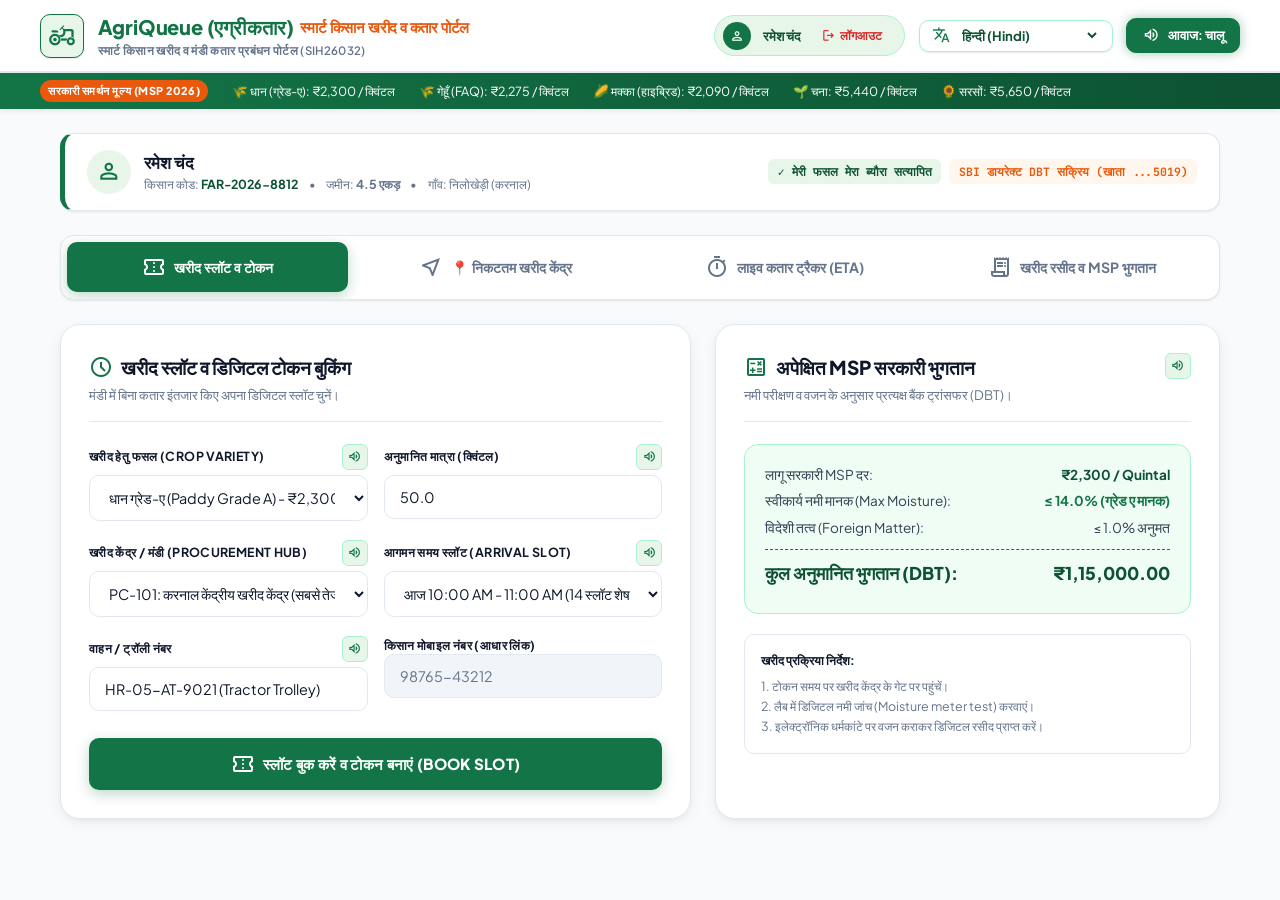
==== public/index.html @ 6b2a5030 "Initial commit: AgriQueue Smart Farmer Crop Procurement & Queue Management Platform" ====
<!DOCTYPE html>
<html lang="en">
<head>
    <meta charset="UTF-8">
    <meta name="viewport" content="width=device-width, initial-scale=1.0">
    <title>AgriQueue | Smart Farmer Crop Procurement & Queue Management (SIH26032)</title>

    <!-- Google Fonts (Plus Jakarta Sans & JetBrains Mono) -->
    <link rel="preconnect" href="https://fonts.googleapis.com">
    <link rel="preconnect" href="https://fonts.gstatic.com" crossorigin>
    <link href="https://fonts.googleapis.com/css2?family=JetBrains+Mono:wght@500;600;700;800&family=Plus+Jakarta+Sans:wght@400;500;600;700;800&family=Material+Symbols+Outlined:wght,FILL@100..700,0..1&display=swap" rel="stylesheet">

    <!-- AgriQueue Procurement Vanilla CSS (White & Green Theme #137547) -->
    <link rel="stylesheet" href="farmer.css">
</head>
<body>

    <!-- 1. Top Header Navbar -->
    <header class="kisan-header">
        <div class="header-container">
            <div class="brand-wrap">
                <div class="brand-emblem">
                    <span class="material-symbols-outlined" style="font-size: 1.75rem;">agriculture</span>
                </div>
                <div class="brand-titles">
                    <h1>
                        <span data-i18n="portalTitle">AgriQueue</span>
                        <span class="hindi-sub" data-i18n="hindiSub">स्मार्ट किसान खरीद व कतार पोर्टल</span>
                    </h1>
                    <p data-i18n="portalSubtitle">Crop Procurement & Mandi Queue Management Platform (SIH26032)</p>
                </div>
            </div>

            <div class="header-actions">
                <!-- User Profile Session Badge & Logout -->
                <div class="user-nav-profile">
                    <div class="user-avatar-circle">
                        <span class="material-symbols-outlined" style="font-size: 1rem;">person</span>
                    </div>
                    <span style="font-size: 0.82rem; font-weight: 700; color: var(--color-primary-dark);" data-i18n="farmerName">रमेश चंद</span>
                    <button id="btn-logout-header" type="button" class="btn-logout" title="Sign Out">
                        <span class="material-symbols-outlined" style="font-size: 0.95rem;">logout</span>
                        <span data-i18n="logoutText">लॉगआउट</span>
                    </button>
                </div>

                <!-- Regional Language Dropdown -->
                <div class="lang-badge-box">
                    <span class="material-symbols-outlined" style="color: var(--color-primary); font-size: 1.15rem;">translate</span>
                    <select id="kisan-lang-select" aria-label="Select Regional Language">
                        <option value="en">English</option>
                        <option value="hi" selected>हिन्दी (Hindi)</option>
                        <option value="te">తెలుగు (Telugu)</option>
                        <option value="ta">தமிழ் (Tamil)</option>
                        <option value="pa">ਪੰਜਾਬੀ (Punjabi)</option>
                        <option value="mr">मराठी (Marathi)</option>
                        <option value="kn">ಕನ್ನಡ (Kannada)</option>
                        <option value="bn">বাংলা (Bengali)</option>
                        <option value="gu">ગુજરાતી (Gujarati)</option>
                    </select>
                </div>

                <!-- Master Voice Assistance Button -->
                <button id="master-voice-toggle" type="button" class="voice-master-btn active-voice" title="Toggle audio voice guidance">
                    <span class="material-symbols-outlined" style="font-size: 1.15rem;">volume_up</span>
                    <span data-i18n="voiceOn">आवाज: चालू</span>
                </button>
            </div>
        </div>
    </header>

    <!-- 2. Live Minimum Support Price (MSP) Ticker -->
    <div class="msp-ticker-strip">
        <div class="msp-ticker-content">
            <span class="ticker-tag" data-i18n="govMsp">सरकारी समर्थन मूल्य (MSP 2026)</span>
            <div class="ticker-crop-item" data-i18n="paddyTicker">🌾 धान (ग्रेड-ए): ₹2,300 / क्विंटल</div>
            <div class="ticker-crop-item" data-i18n="wheatTicker">🌾 गेहूँ (FAQ): ₹2,275 / क्विंटल</div>
            <div class="ticker-crop-item" data-i18n="maizeTicker">🌽 मक्का (हाइब्रिड): ₹2,090 / क्विंटल</div>
            <div class="ticker-crop-item" data-i18n="chanaTicker">🌱 चना: ₹5,440 / क्विंटल</div>
            <div class="ticker-crop-item" data-i18n="mustardTicker">🌻 सरसों: ₹5,650 / क्विंटल</div>
        </div>
    </div>

    <!-- 3. Main Application Layout -->
    <main class="main-layout">

        <!-- Farmer Profile Ribbon -->
        <section class="farmer-profile-ribbon">
            <div class="profile-info">
                <div class="profile-avatar">
                    <span class="material-symbols-outlined" style="font-size: 1.6rem;">person</span>
                </div>
                <div>
                    <div class="profile-name" data-i18n="farmerName">रमेश चंद</div>
                    <div class="profile-details">
                        <span><span data-i18n="farmerCode">किसान कोड</span>: <strong style="color: var(--color-primary-dark);">FAR-2026-8812</strong></span>
                        <span>•</span>
                        <span><span data-i18n="land">जमीन</span>: <strong data-i18n="landVal">4.5 एकड़</strong></span>
                        <span>•</span>
                        <span data-i18n="village">गाँव: निलोखेड़ी (करनाल)</span>
                    </div>
                </div>
            </div>
            <div style="display: flex; gap: 0.5rem; align-items: center; flex-wrap: wrap;">
                <span class="profile-badge" data-i18n="verifiedBadge">✓ मेरी फसल मेरा ब्यौरा सत्यापित</span>
                <span class="profile-badge" data-i18n="dbtBadge" style="background: var(--color-secondary-light); color: var(--color-secondary);">SBI डायरेक्ट DBT सक्रिय (खाता ...5019)</span>
            </div>
        </section>

        <!-- Navigation Tabs -->
        <nav class="portal-tabs">
            <button type="button" class="portal-tab-btn active" data-target="tab-proc-booking">
                <span class="material-symbols-outlined tab-icon">confirmation_number</span>
                <span data-i18n="tab1">खरीद स्लॉट व टोकन</span>
            </button>
            <button type="button" class="portal-tab-btn" data-target="tab-nearest-mandis">
                <span class="material-symbols-outlined tab-icon">near_me</span>
                <span data-i18n="tab2">📍 निकटतम खरीद केंद्र</span>
            </button>
            <button type="button" class="portal-tab-btn" data-target="tab-live-queue">
                <span class="material-symbols-outlined tab-icon">timer</span>
                <span data-i18n="tab3">लाइव कतार ट्रैकर (ETA)</span>
            </button>
            <button type="button" class="portal-tab-btn" data-target="tab-proc-records">
                <span class="material-symbols-outlined tab-icon">receipt_long</span>
                <span data-i18n="tab4">खरीद रसीद व MSP भुगतान</span>
            </button>
        </nav>

        <!-- ================================================================= -->
        <!-- TAB 1: MANDI PROCUREMENT SLOT & TOKEN BOOKING                    -->
        <!-- ================================================================= -->
        <section id="tab-proc-booking" class="tab-view active">
            <div class="grid-2-col">
                
                <!-- Left: Procurement Booking Form -->
                <div class="white-card">
                    <div class="card-header-clean">
                        <div>
                            <h2>
                                <span class="material-symbols-outlined">schedule</span>
                                <span data-i18n="bookingTitle">खरीद स्लॉट व डिजिटल टोकन बुकिंग</span>
                            </h2>
                            <p class="card-subtext" data-i18n="bookingSubtitle">मंडी में बिना कतार इंतजार किए अपना डिजिटल स्लॉट चुनें।</p>
                        </div>
                    </div>

                    <form id="kisan-procurement-form" class="form-layout">
                        
                        <!-- Crop Type & Quantity -->
                        <div class="form-row-2">
                            <div class="form-group-clean">
                                <div class="field-header-row">
                                    <label class="clean-label" for="proc-crop-select" data-i18n="cropLabel">खरीद हेतु फसल (Crop Variety)</label>
                                    <button type="button" class="voice-btn" data-voice-key="farmer.cropName" title="Listen / आवाज सुनें">
                                        <span class="material-symbols-outlined" style="font-size: 0.95rem;">volume_up</span>
                                    </button>
                                </div>
                                <select id="proc-crop-select" class="clean-select" required>
                                    <option value="paddy_a">धान ग्रेड-ए (Paddy Grade A) - ₹2,300/q</option>
                                    <option value="wheat">गेहूँ (Wheat FAQ) - ₹2,275/q</option>
                                    <option value="maize">मक्का (Maize Hybrid) - ₹2,090/q</option>
                                    <option value="chana">चना (Gram) - ₹5,440/q</option>
                                    <option value="mustard">सरसों (Mustard) - ₹5,650/q</option>
                                </select>
                            </div>

                            <div class="form-group-clean">
                                <div class="field-header-row">
                                    <label class="clean-label" for="proc-qty-input" data-i18n="qtyLabel">अनुमानित मात्रा (क्विंटल)</label>
                                    <button type="button" class="voice-btn" data-voice-key="farmer.quantity" title="Listen / आवाज सुनें">
                                        <span class="material-symbols-outlined" style="font-size: 0.95rem;">volume_up</span>
                                    </button>
                                </div>
                                <input type="number" id="proc-qty-input" class="clean-input" data-i18n="qtyPlaceholder" placeholder="उदा. 50" min="1" step="0.5" value="50.0" required>
                            </div>
                        </div>

                        <!-- Procurement Hub & Slot Selection -->
                        <div class="form-row-2">
                            <div class="form-group-clean">
                                <div class="field-header-row">
                                    <label class="clean-label" for="proc-hub-select" data-i18n="hubLabel">खरीद केंद्र / मंडी (Procurement Hub)</label>
                                    <button type="button" class="voice-btn" data-voice-key="farmer.hubSelect" title="Listen / आवाज सुनें">
                                        <span class="material-symbols-outlined" style="font-size: 0.95rem;">volume_up</span>
                                    </button>
                                </div>
                                <select id="proc-hub-select" class="clean-select" required>
                                    <option value="Karnal Central Procurement Hub">PC-101: करनाल केंद्रीय खरीद केंद्र (सबसे तेज)</option>
                                    <option value="Gharaunda Agri Mandi Centre">PC-102: घरौंडा अनाज मंडी केंद्र</option>
                                    <option value="Taraori Grain Market Hub">PC-103: तरावड़ी ग्रेन मार्केट हब</option>
                                </select>
                            </div>

                            <div class="form-group-clean">
                                <div class="field-header-row">
                                    <label class="clean-label" for="proc-slot-select" data-i18n="slotLabel">आगमन समय स्लॉट (Arrival Slot)</label>
                                    <button type="button" class="voice-btn" data-voice-key="farmer.sowingDate" title="Listen / आवाज सुनें">
                                        <span class="material-symbols-outlined" style="font-size: 0.95rem;">volume_up</span>
                                    </button>
                                </div>
                                <select id="proc-slot-select" class="clean-select" required>
                                    <option value="Today 09:00 AM - 10:00 AM">आज 09:00 AM - 10:00 AM (8 स्लॉट शेष)</option>
                                    <option value="Today 10:00 AM - 11:00 AM" selected>आज 10:00 AM - 11:00 AM (14 स्लॉट शेष)</option>
                                    <option value="Today 11:00 AM - 12:00 PM">आज 11:00 AM - 12:00 PM (4 स्लॉट शेष)</option>
                                    <option value="Today 02:00 PM - 03:00 PM">आज 02:00 PM - 03:00 PM (18 स्लॉट शेष)</option>
                                </select>
                            </div>
                        </div>

                        <!-- Vehicle & Driver info -->
                        <div class="form-row-2">
                            <div class="form-group-clean">
                                <div class="field-header-row">
                                    <label class="clean-label" for="proc-vehicle-input" data-i18n="vehicleLabel">वाहन / ट्रॉली नंबर</label>
                                    <button type="button" class="voice-btn" data-voice-key="farmer.fertilizers" title="Listen / आवाज सुनें">
                                        <span class="material-symbols-outlined" style="font-size: 0.95rem;">volume_up</span>
                                    </button>
                                </div>
                                <input type="text" id="proc-vehicle-input" class="clean-input" placeholder="HR-05-AT-9021" value="HR-05-AT-9021 (Tractor Trolley)">
                            </div>
                            <div class="form-group-clean">
                                <label class="clean-label" data-i18n="phoneLabel">किसान मोबाइल नंबर (आधार लिंक)</label>
                                <input type="text" class="clean-input" value="98765-43212" readonly style="background: var(--bg-surface-alt); color: var(--text-muted);">
                            </div>
                        </div>

                        <button type="submit" class="btn-kisan-primary" style="margin-top: 0.5rem;">
                            <span class="material-symbols-outlined">confirmation_number</span>
                            <span data-i18n="bookBtn">स्लॉट बुक करें व टोकन बनाएं (BOOK SLOT)</span>
                        </button>
                    </form>
                </div>

                <!-- Right: Expected MSP Payout & FCI Moisture Standards -->
                <div class="white-card">
                    <div class="card-header-clean">
                        <div style="display: flex; justify-content: space-between; align-items: flex-start; width: 100%;">
                            <div>
                                <h2>
                                    <span class="material-symbols-outlined">calculate</span>
                                    <span data-i18n="calcTitle">अपेक्षित MSP सरकारी भुगतान</span>
                                </h2>
                                <p class="card-subtext" data-i18n="calcSubtitle">नमी परीक्षण व वजन के अनुसार प्रत्यक्ष बैंक ट्रांसफर (DBT)।</p>
                            </div>
                            <button type="button" class="voice-btn" data-voice-key="farmer.cropImage" title="Listen / आवाज सुनें">
                                <span class="material-symbols-outlined" style="font-size: 0.95rem;">volume_up</span>
                            </button>
                        </div>
                    </div>

                    <div class="payout-calc-box">
                        <div class="calc-row">
                            <span data-i18n="mspRateLabel">लागू सरकारी MSP दर:</span>
                            <strong id="calc-rate-display" style="color: var(--color-primary-dark);">₹2,300 / Quintal</strong>
                        </div>
                        <div class="calc-row">
                            <span data-i18n="moistureNormLabel">स्वीकार्य नमी मानक (Max Moisture):</span>
                            <span style="font-weight: 700; color: var(--color-primary);" data-i18n="moistureNormVal">≤ 14.0% (ग्रेड ए मानक)</span>
                        </div>
                        <div class="calc-row">
                            <span data-i18n="foreignMatterLabel">विदेशी तत्व (Foreign Matter):</span>
                            <span data-i18n="foreignMatterVal">≤ 1.0% अनुमत</span>
                        </div>
                        <div class="calc-row total-payout">
                            <span data-i18n="totalPayoutLabel">कुल अनुमानित भुगतान (DBT):</span>
                            <span id="calc-total-display">₹1,15,000.00</span>
                        </div>
                    </div>

                    <div style="margin-top: 1.25rem; padding: 1rem; background: #ffffff; border: 1.5px solid var(--border-subtle); border-radius: var(--radius-md); font-size: 0.78rem; color: var(--text-muted); line-height: 1.6;">
                        <strong style="color: var(--text-main); display: block; margin-bottom: 0.35rem;" data-i18n="instructionTitle">खरीद प्रक्रिया निर्देश:</strong>
                        <div data-i18n="instruction1">1. टोकन समय पर खरीद केंद्र के गेट पर पहुंचें।</div>
                        <div data-i18n="instruction2">2. लैब में डिजिटल नमी जांच (Moisture meter test) करवाएं।</div>
                        <div data-i18n="instruction3">3. इलेक्ट्रॉनिक धर्मकांटे पर वजन कराकर डिजिटल रसीद प्राप्त करें।</div>
                    </div>
                </div>

            </div>
        </section>

        <!-- ================================================================= -->
        <!-- TAB 2: GEOLOCATION-BASED NEAREST PROCUREMENT CENTRES              -->
        <!-- ================================================================= -->
        <section id="tab-nearest-mandis" class="tab-view">
            
            <!-- GPS Location Bar -->
            <div class="gps-banner-card">
                <div class="gps-info-wrap">
                    <div class="gps-radar-icon">
                        <span class="material-symbols-outlined" style="font-size: 1.6rem;">radar</span>
                    </div>
                    <div>
                        <div class="gps-title" data-i18n="gpsBannerTitle">खेत की लोकेशन व निकटतम सरकारी खरीद केंद्र</div>
                        <div id="gps-coords-display" class="gps-subtitle" data-i18n="gpsBannerSubtitle">
                            Farm Location: 29.6857° N, 76.9905° E (Nilokheri, Karnal)
                        </div>
                    </div>
                </div>
                <button type="button" id="btn-gps-detect" class="btn-gps-detect">
                    <span class="material-symbols-outlined" style="font-size: 1.15rem;">my_location</span>
                    <span data-i18n="btnGpsDetect">खेत की लोकेशन खोजें (GPS Detect)</span>
                </button>
            </div>

            <!-- List of Nearby Mandis -->
            <div class="white-card">
                <div class="card-header-clean">
                    <div>
                        <h2>
                            <span class="material-symbols-outlined">near_me</span>
                            <span data-i18n="nearestMandiTitle">आपके निकटतम खरीद केंद्र एवं मंडियां</span>
                        </h2>
                        <p class="card-subtext" data-i18n="nearestMandiSub">स्लॉट बुक करने के लिए किसी भी केंद्र का चयन करें।</p>
                    </div>
                </div>

                <div id="nearest-mandis-container" class="mandi-centres-grid">
                    <!-- Dynamically injected and sorted by distance in farmer_app.js -->
                </div>
            </div>

        </section>

        <!-- ================================================================= -->
        <!-- TAB 3: LIVE QUEUE TRACKER & STAGES                                -->
        <!-- ================================================================= -->
        <section id="tab-live-queue" class="tab-view">
            <div class="grid-2-col">
                
                <!-- Left: Active Queue Ticket -->
                <div class="white-card">
                    <div class="card-header-clean">
                        <div>
                            <h2>
                                <span class="material-symbols-outlined">timer</span>
                                <span data-i18n="ticketCardTitle">आपका डिजिटल कतार टोकन</span>
                            </h2>
                            <p class="card-subtext" data-i18n="ticketCardSubtitle">स्मार्ट AI M/M/c एल्गोरिदम द्वारा लाइव कतार स्थिति।</p>
                        </div>
                    </div>

                    <div id="live-ticket-card" class="queue-ticket">
                        <div class="ticket-header" data-i18n="ticketHeader">🏛️ करनाल केंद्रीय खरीद केंद्र • लेन 2</div>
                        <div id="active-token-hero" class="ticket-number-display">TK-1042</div>
                        <div class="ticket-lane-pill" data-i18n="assignedLane">आवंटित काउंटर: काउंटर 2 (Moisture Lab Ready)</div>

                        <div class="ticket-meta-grid">
                            <div class="ticket-meta-item">
                                <span data-i18n="currServing">वर्तमान सेवारत</span>
                                <strong style="color: var(--color-secondary);">TK-1039</strong>
                            </div>
                            <div class="ticket-meta-item">
                                <span data-i18n="estTime">अनुमानित समय</span>
                                <strong style="color: var(--color-primary-dark);">~9 मिनट</strong>
                            </div>
                            <div class="ticket-meta-item">
                                <span data-i18n="aheadCount">आगे किसान</span>
                                <strong data-i18n="aheadVal">3 किसान</strong>
                            </div>
                        </div>

                        <!-- Stepper -->
                        <div class="queue-stepper">
                            <div class="step-item step-done">
                                <div class="step-circle">✓</div>
                                <div class="step-label" data-i18n="step1">स्लॉट बुक</div>
                            </div>
                            <div class="step-item step-done">
                                <div class="step-circle">✓</div>
                                <div class="step-label" data-i18n="step2">गेट एंट्री</div>
                            </div>
                            <div class="step-item step-active">
                                <div class="step-circle">3</div>
                                <div class="step-label" data-i18n="step3">नमी परीक्षण</div>
                            </div>
                            <div class="step-item">
                                <div class="step-circle">4</div>
                                <div class="step-label" data-i18n="step4">धर्मकांटा वजन</div>
                            </div>
                            <div class="step-item">
                                <div class="step-circle">5</div>
                                <div class="step-label" data-i18n="step5">बैंक भुगतान</div>
                            </div>
                        </div>

                        <div style="font-size: 0.75rem; color: var(--text-muted); margin-top: 0.5rem;" data-i18n="voiceNotice">
                            📢 जब आपका टोकन काउंटर पर बुलाया जाएगा, लाउडस्पीकर व एसएमएस द्वारा आवाज में सूचना मिलेगी।
                        </div>
                    </div>
                </div>

                <!-- Right: Live Mandi Inspection & Moisture Result Card -->
                <div class="white-card">
                    <div class="card-header-clean">
                        <div style="display: flex; justify-content: space-between; align-items: flex-start; width: 100%;">
                            <div>
                                <h2>
                                    <span class="material-symbols-outlined">biotech</span>
                                    <span data-i18n="qualityTitle">लाइव गुणवत्ता व धर्मकांटा स्थिति</span>
                                </h2>
                                <p class="card-subtext" data-i18n="qualitySubtitle">लैब नमी व इलेक्ट्रॉनिक वेईब्रिज लाइव डेटा।</p>
                            </div>
                            <button type="button" class="voice-btn" data-voice-key="farmer.transferDistributor" title="Listen / आवाज सुनें">
                                <span class="material-symbols-outlined" style="font-size: 0.95rem;">volume_up</span>
                            </button>
                        </div>
                    </div>

                    <div style="display: flex; flex-direction: column; gap: 1rem;">
                        <div style="background: var(--bg-surface-alt); border: 1.5px solid var(--border-subtle); border-radius: var(--radius-md); padding: 1rem;">
                            <div style="display: flex; justify-content: space-between; align-items: center;">
                                <span style="font-size: 0.82rem; font-weight: 700; color: var(--text-main);" data-i18n="moistureTestLabel">डिजिटल नमी मीटर (Moisture Test):</span>
                                <span class="crop-badge-status" data-i18n="gradePassBadge">11.8% (ग्रेड-ए पास)</span>
                            </div>
                            <p style="font-size: 0.75rem; color: var(--text-muted); margin-top: 0.35rem;" data-i18n="moistureDesc">
                                नमी की मात्रा 14.0% से कम है। 100% पूर्ण MSP दर (₹2,300/q) लागू। शून्य कटौती।
                            </p>
                        </div>

                        <div style="background: var(--bg-surface-alt); border: 1.5px solid var(--border-subtle); border-radius: var(--radius-md); padding: 1rem;">
                            <div style="display: flex; justify-content: space-between; align-items: center;">
                                <span style="font-size: 0.82rem; font-weight: 700; color: var(--text-main);" data-i18n="weighmentLabel">इलेक्ट्रॉनिक वेईब्रिज (Weighment):</span>
                                <span style="font-family: var(--font-mono); font-weight: 800; color: var(--color-primary-dark);">50.00 Quintals</span>
                            </div>
                            <div style="font-size: 0.75rem; color: var(--text-muted); margin-top: 0.35rem; font-family: var(--font-mono);" data-i18n="weighmentDesc">
                                सकल वजन: 58.20 Qtl • खाली ट्रॉली: 8.20 Qtl = शुद्ध: 50.00 Qtl
                            </div>
                        </div>

                        <div style="background: #f0fdf4; border: 1.5px solid var(--color-primary-border); border-radius: var(--radius-md); padding: 1rem;">
                            <div style="display: flex; justify-content: space-between; align-items: center;">
                                <span style="font-size: 0.82rem; font-weight: 800; color: var(--color-primary-dark);" data-i18n="dbtAmountLabel">डीबीटी भुगतान राशि:</span>
                                <strong style="font-size: 1.1rem; color: #16a34a; font-family: var(--font-mono);">₹1,15,000.00</strong>
                            </div>
                            <p style="font-size: 0.72rem; color: var(--text-muted); margin-top: 0.25rem;" data-i18n="dbtTransferDesc">
                                पीएफएमएस (PFMS) द्वारा भारतीय स्टेट बैंक खाते (...5019) में अंतरित किया जा रहा है।
                            </p>
                        </div>
                    </div>
                </div>

            </div>
        </section>

        <!-- ================================================================= -->
        <!-- TAB 4: PROCUREMENT J-FORMS & PAYMENT RECEIPTS                     -->
        <!-- ================================================================= -->
        <section id="tab-proc-records" class="tab-view">
            <div class="white-card">
                <div class="card-header-clean">
                    <div>
                        <h2>
                            <span class="material-symbols-outlined">receipt_long</span>
                            <span data-i18n="recordsTitle">सरकारी खरीद जे-फॉर्म व भुगतान रसीदें</span>
                        </h2>
                        <p class="card-subtext" data-i18n="recordsSubtitle">खरीद केंद्र द्वारा प्रमाणित रसीदें व बैंक लेनदेन विवरण।</p>
                    </div>
                </div>

                <div id="procurement-list-container" class="crops-grid-list">
                    <!-- Dynamic Procurement Batches loaded via farmer_app.js -->
                </div>
            </div>
        </section>

    </main>

    <!-- Farmer Procurement Logic & Audio Voice Scripts -->
    <script src="farmer_app.js"></script>

</body>
</html>
---- public/farmer.css ----
/* ==========================================================================
   AgriQueue: Smart Farmer Procurement & Queue Management Platform (SIH26032)
   Vanilla CSS Design System - Clean White & Agricultural Forest Green (#137547)
   ========================================================================== */

/* 1. Design Tokens & CSS Variables */
:root {
  /* Brand Palette from AgriQueue Specifications */
  --color-primary: #137547;
  --color-primary-hover: #168a54;
  --color-primary-dark: #0d5232;
  --color-primary-light: #e8f5e9;
  --color-primary-border: #a7f3d0;
  
  --color-secondary: #ea580c;
  --color-secondary-hover: #c2410c;
  --color-secondary-light: #fff7ed;
  
  --color-tertiary: #064e3b;
  
  /* Backgrounds & Surfaces (Clean White Theme) */
  --bg-app: #f8fafc;
  --bg-surface: #ffffff;
  --bg-surface-alt: #f1f5f9;
  --bg-card-header: #f0fdf4;
  
  /* Text & Typography */
  --text-main: #0f172a;
  --text-body: #334155;
  --text-muted: #64748b;
  --text-dim: #94a3b8;
  --text-inverse: #ffffff;
  
  /* Status Colors */
  --status-success: #16a34a;
  --status-success-bg: #dcfce7;
  --status-warning: #d97706;
  --status-warning-bg: #fef3c7;
  --status-danger: #dc2626;
  --status-danger-bg: #fee2e2;
  --status-info: #0284c7;
  --status-info-bg: #e0f2fe;

  /* Borders & Dividers */
  --border-subtle: #e2e8f0;
  --border-green: #cbd5e1;
  --border-focus: #137547;
  
  /* Radii */
  --radius-sm: 6px;
  --radius-md: 10px;
  --radius-lg: 14px;
  --radius-xl: 20px;
  --radius-pill: 9999px;
  
  /* Shadows */
  --shadow-sm: 0 1px 3px rgba(0, 0, 0, 0.06), 0 1px 2px rgba(0, 0, 0, 0.04);
  --shadow-md: 0 4px 16px -2px rgba(0, 0, 0, 0.07), 0 2px 6px -1px rgba(0, 0, 0, 0.04);
  --shadow-lg: 0 12px 30px -4px rgba(19, 117, 71, 0.12), 0 4px 12px -2px rgba(0, 0, 0, 0.05);
  --shadow-btn: 0 4px 14px rgba(19, 117, 71, 0.28);
  
  /* Fonts */
  --font-sans: 'Plus Jakarta Sans', 'Outfit', -apple-system, BlinkMacSystemFont, 'Segoe UI', Roboto, sans-serif;
  --font-mono: 'JetBrains Mono', monospace;

  --transition-fast: 160ms cubic-bezier(0.4, 0, 0.2, 1);
  --transition-smooth: 240ms cubic-bezier(0.4, 0, 0.2, 1);
}

/* 2. Reset & Base Setup */
*, *::before, *::after {
  box-sizing: border-box;
  margin: 0;
  padding: 0;
}

html {
  font-size: 16px;
  scroll-behavior: smooth;
}

body {
  background-color: var(--bg-app);
  color: var(--text-body);
  font-family: var(--font-sans);
  line-height: 1.5;
  min-height: 100vh;
  padding-bottom: 4rem;
  -webkit-font-smoothing: antialiased;
}

/* 3. Top Navigation Header */
.kisan-header {
  position: sticky;
  top: 0;
  z-index: 100;
  background: #ffffff;
  border-bottom: 2px solid #e2e8f0;
  box-shadow: 0 2px 10px rgba(0, 0, 0, 0.04);
  padding: 0.75rem 1.5rem;
}

.header-container {
  max-width: 1200px;
  margin: 0 auto;
  display: flex;
  align-items: center;
  justify-content: space-between;
  gap: 1.25rem;
  flex-wrap: wrap;
}

.brand-wrap {
  display: flex;
  align-items: center;
  gap: 0.85rem;
  cursor: pointer;
}

.brand-emblem {
  width: 2.75rem;
  height: 2.75rem;
  background: var(--color-primary-light);
  border: 1.5px solid var(--color-primary);
  border-radius: var(--radius-md);
  display: flex;
  align-items: center;
  justify-content: center;
  color: var(--color-primary);
  box-shadow: var(--shadow-sm);
}

.brand-titles h1 {
  font-size: 1.25rem;
  font-weight: 800;
  color: var(--color-primary);
  letter-spacing: -0.01em;
  display: flex;
  align-items: center;
  gap: 0.4rem;
}

.brand-titles h1 .hindi-sub {
  font-size: 0.95rem;
  color: var(--color-secondary);
  font-weight: 700;
}

.brand-titles p {
  font-size: 0.72rem;
  color: var(--text-muted);
  font-weight: 600;
  letter-spacing: 0.03em;
  text-transform: uppercase;
}

.header-actions {
  display: flex;
  align-items: center;
  gap: 0.85rem;
  flex-wrap: wrap;
}

/* Language Switcher */
.lang-badge-box {
  display: flex;
  align-items: center;
  gap: 0.5rem;
  background: #ffffff;
  border: 1.5px solid var(--color-primary-border);
  border-radius: var(--radius-md);
  padding: 0.35rem 0.75rem;
  box-shadow: var(--shadow-sm);
}

.lang-badge-box select {
  border: none;
  background: transparent;
  font-family: var(--font-sans);
  font-weight: 700;
  font-size: 0.82rem;
  color: var(--color-primary-dark);
  outline: none;
  cursor: pointer;
}

/* Voice Assistance Button */
.voice-master-btn {
  display: flex;
  align-items: center;
  gap: 0.5rem;
  background: var(--color-primary-light);
  border: 1.5px solid var(--color-primary);
  color: var(--color-primary-dark);
  padding: 0.45rem 0.9rem;
  border-radius: var(--radius-md);
  font-family: var(--font-sans);
  font-size: 0.8rem;
  font-weight: 700;
  cursor: pointer;
  transition: all var(--transition-fast);
}

.voice-master-btn:hover {
  background: var(--color-primary);
  color: #ffffff;
  box-shadow: var(--shadow-btn);
}

.voice-master-btn.active-voice {
  background: var(--color-primary);
  color: #ffffff;
  box-shadow: 0 0 12px rgba(19, 117, 71, 0.4);
}

/* 4. Live MSP Banner */
.msp-ticker-strip {
  background: linear-gradient(90deg, #137547 0%, #0d5232 100%);
  color: #ffffff;
  padding: 0.45rem 1.5rem;
  font-size: 0.78rem;
  font-family: var(--font-sans);
  box-shadow: 0 2px 6px rgba(0, 0, 0, 0.08);
  overflow-x: auto;
  white-space: nowrap;
}

.msp-ticker-content {
  max-width: 1200px;
  margin: 0 auto;
  display: flex;
  align-items: center;
  gap: 1.5rem;
}

.ticker-tag {
  background: var(--color-secondary);
  color: #ffffff;
  padding: 0.15rem 0.5rem;
  border-radius: var(--radius-pill);
  font-size: 0.68rem;
  font-weight: 800;
  text-transform: uppercase;
  letter-spacing: 0.05em;
}

.ticker-crop-item strong {
  color: #fef08a;
  font-weight: 800;
}

/* 5. Main App Container */
.main-layout {
  max-width: 1200px;
  margin: 1.5rem auto 0;
  padding: 0 1.25rem;
  display: flex;
  flex-direction: column;
  gap: 1.5rem;
}

/* Farmer Profile Ribbon */
.farmer-profile-ribbon {
  background: #ffffff;
  border: 1.5px solid var(--border-subtle);
  border-left: 5px solid var(--color-primary);
  border-radius: var(--radius-lg);
  padding: 1rem 1.35rem;
  display: flex;
  align-items: center;
  justify-content: space-between;
  gap: 1rem;
  flex-wrap: wrap;
  box-shadow: var(--shadow-sm);
}

.profile-info {
  display: flex;
  align-items: center;
  gap: 0.85rem;
}

.profile-avatar {
  width: 2.75rem;
  height: 2.75rem;
  background: var(--color-primary-light);
  border-radius: var(--radius-pill);
  display: flex;
  align-items: center;
  justify-content: center;
  color: var(--color-primary);
}

.profile-name {
  font-size: 1.05rem;
  font-weight: 800;
  color: var(--text-main);
}

.profile-details {
  font-size: 0.78rem;
  color: var(--text-muted);
  display: flex;
  gap: 0.65rem;
  flex-wrap: wrap;
}

.profile-badge {
  background: var(--color-primary-light);
  color: var(--color-primary-dark);
  font-family: var(--font-mono);
  font-size: 0.72rem;
  font-weight: 700;
  padding: 0.25rem 0.6rem;
  border-radius: var(--radius-sm);
}

/* 6. Navigation Tabs */
.portal-tabs {
  display: flex;
  align-items: center;
  gap: 0.5rem;
  background: #ffffff;
  padding: 0.4rem;
  border-radius: var(--radius-lg);
  border: 1.5px solid var(--border-subtle);
  box-shadow: var(--shadow-sm);
  overflow-x: auto;
}

.portal-tab-btn {
  flex: 1;
  min-width: 170px;
  padding: 0.75rem 1.15rem;
  border-radius: var(--radius-md);
  border: 1.5px solid transparent;
  background: transparent;
  color: var(--text-muted);
  font-family: var(--font-sans);
  font-size: 0.88rem;
  font-weight: 700;
  cursor: pointer;
  display: flex;
  align-items: center;
  justify-content: center;
  gap: 0.5rem;
  transition: all var(--transition-fast);
}

.portal-tab-btn:hover {
  color: var(--color-primary);
  background: var(--color-primary-light);
}

.portal-tab-btn.active {
  background: var(--color-primary);
  color: #ffffff;
  box-shadow: var(--shadow-btn);
}

.portal-tab-btn.active .tab-icon {
  color: #ffffff;
}

/* 7. Tab View Panels */
.tab-view {
  display: none;
  animation: fadeIn 200ms ease;
}

.tab-view.active {
  display: block;
}

@keyframes fadeIn {
  from { opacity: 0; transform: translateY(4px); }
  to { opacity: 1; transform: translateY(0); }
}

/* 8. Card Layouts & Grid */
.grid-2-col {
  display: grid;
  grid-template-columns: 1.25fr 1fr;
  gap: 1.5rem;
}

.white-card {
  background: #ffffff;
  border: 1.5px solid var(--border-subtle);
  border-radius: var(--radius-xl);
  padding: 1.75rem;
  box-shadow: var(--shadow-md);
  position: relative;
}

.card-header-clean {
  border-bottom: 1.5px solid var(--border-subtle);
  padding-bottom: 1rem;
  margin-bottom: 1.35rem;
  display: flex;
  align-items: center;
  justify-content: space-between;
}

.card-header-clean h2 {
  font-size: 1.2rem;
  font-weight: 800;
  color: var(--text-main);
  display: flex;
  align-items: center;
  gap: 0.5rem;
}

.card-header-clean h2 .material-symbols-outlined {
  color: var(--color-primary);
}

.card-subtext {
  font-size: 0.82rem;
  color: var(--text-muted);
  margin-top: 0.25rem;
}

/* 9. Interactive Voice Elements */
.field-header-row {
  display: flex;
  align-items: center;
  justify-content: space-between;
  margin-bottom: 0.35rem;
}

.voice-btn {
  width: 26px;
  height: 26px;
  border-radius: var(--radius-sm);
  background: var(--color-primary-light);
  border: 1px solid var(--color-primary-border);
  color: var(--color-primary);
  display: inline-flex;
  align-items: center;
  justify-content: center;
  cursor: pointer;
  transition: all var(--transition-fast);
}

.voice-btn:hover {
  background: var(--color-primary);
  color: #ffffff;
  box-shadow: 0 0 8px rgba(19, 117, 71, 0.35);
}

.voice-btn.speaking {
  background: var(--color-primary);
  color: #ffffff;
  animation: pulseVoice 1s infinite alternate;
}

@keyframes pulseVoice {
  from { box-shadow: 0 0 4px var(--color-primary); }
  to { box-shadow: 0 0 14px var(--color-primary); }
}

/* 10. Forms & Controls */
.form-layout {
  display: flex;
  flex-direction: column;
  gap: 1.15rem;
}

.form-row-2 {
  display: grid;
  grid-template-columns: 1fr 1fr;
  gap: 1rem;
}

.form-group-clean {
  display: flex;
  flex-direction: column;
}

.clean-label {
  font-size: 0.78rem;
  font-weight: 700;
  color: var(--text-main);
  text-transform: uppercase;
  letter-spacing: 0.03em;
}

.clean-input,
.clean-select,
.clean-textarea {
  width: 100%;
  padding: 0.75rem 0.95rem;
  background: #ffffff;
  border: 1.5px solid var(--border-subtle);
  border-radius: var(--radius-md);
  font-family: var(--font-sans);
  font-size: 0.9rem;
  color: var(--text-main);
  outline: none;
  transition: all var(--transition-fast);
}

.clean-input:focus,
.clean-select:focus,
.clean-textarea:focus {
  border-color: var(--color-primary);
  box-shadow: 0 0 0 3px rgba(19, 117, 71, 0.12);
}

.clean-textarea {
  min-height: 4.5rem;
  resize: vertical;
}

/* Buttons */
.btn-kisan-primary {
  width: 100%;
  padding: 0.9rem 1.5rem;
  background: var(--color-primary);
  color: #ffffff;
  border: none;
  border-radius: var(--radius-md);
  font-family: var(--font-sans);
  font-size: 0.95rem;
  font-weight: 800;
  letter-spacing: 0.02em;
  cursor: pointer;
  box-shadow: var(--shadow-btn);
  display: flex;
  align-items: center;
  justify-content: center;
  gap: 0.5rem;
  transition: all var(--transition-fast);
}

.btn-kisan-primary:hover {
  background: var(--color-primary-hover);
  transform: translateY(-1px);
  box-shadow: 0 6px 20px rgba(19, 117, 71, 0.35);
}

.btn-kisan-primary:active {
  transform: translateY(1px);
}

.btn-kisan-secondary {
  padding: 0.55rem 1rem;
  background: var(--color-secondary-light);
  border: 1.5px solid rgba(234, 88, 12, 0.3);
  color: var(--color-secondary);
  border-radius: var(--radius-md);
  font-weight: 700;
  font-size: 0.8rem;
  cursor: pointer;
  transition: all var(--transition-fast);
}

.btn-kisan-secondary:hover {
  background: var(--color-secondary);
  color: #ffffff;
}

/* 11. Live Queue Step Progress Indicator */
.queue-stepper {
  display: flex;
  align-items: center;
  justify-content: space-between;
  margin: 1.5rem 0;
  position: relative;
}

.queue-stepper::before {
  content: '';
  position: absolute;
  top: 18px;
  left: 30px;
  right: 30px;
  height: 3px;
  background: #e2e8f0;
  z-index: 1;
}

.step-item {
  position: relative;
  z-index: 2;
  display: flex;
  flex-direction: column;
  align-items: center;
  text-align: center;
  gap: 0.35rem;
}

.step-circle {
  width: 36px;
  height: 36px;
  border-radius: 50%;
  background: #ffffff;
  border: 2px solid #cbd5e1;
  color: #64748b;
  display: flex;
  align-items: center;
  justify-content: center;
  font-weight: 800;
  font-size: 0.85rem;
  transition: all var(--transition-fast);
}

.step-item.step-done .step-circle {
  background: var(--color-primary);
  border-color: var(--color-primary);
  color: #ffffff;
}

.step-item.step-active .step-circle {
  background: #ffffff;
  border-color: var(--color-secondary);
  color: var(--color-secondary);
  box-shadow: 0 0 0 4px rgba(234, 88, 12, 0.15);
}

.step-label {
  font-size: 0.72rem;
  font-weight: 700;
  color: var(--text-muted);
  max-width: 80px;
}

.step-item.step-active .step-label {
  color: var(--color-secondary);
}

.step-item.step-done .step-label {
  color: var(--color-primary-dark);
}

/* 12. Digital Queue Token Card (Mandi Slot Module) */
.queue-ticket {
  background: linear-gradient(135deg, #ffffff 0%, #f0fdf4 100%);
  border: 2px dashed var(--color-primary);
  border-radius: var(--radius-lg);
  padding: 1.5rem;
  text-align: center;
  position: relative;
  box-shadow: var(--shadow-md);
}

.ticket-header {
  font-size: 0.75rem;
  font-weight: 800;
  text-transform: uppercase;
  color: var(--color-primary);
  letter-spacing: 0.05em;
}

.ticket-number-display {
  font-family: var(--font-mono);
  font-size: 2.5rem;
  font-weight: 900;
  color: var(--color-primary-dark);
  margin: 0.5rem 0;
}

.ticket-lane-pill {
  display: inline-block;
  background: var(--color-primary);
  color: #ffffff;
  padding: 0.3rem 0.85rem;
  border-radius: var(--radius-pill);
  font-size: 0.78rem;
  font-weight: 700;
  font-family: var(--font-mono);
}

.ticket-meta-grid {
  display: grid;
  grid-template-columns: repeat(3, 1fr);
  gap: 0.75rem;
  margin-top: 1.25rem;
  padding-top: 1rem;
  border-top: 1px solid rgba(19, 117, 71, 0.2);
}

.ticket-meta-item span {
  display: block;
  font-size: 0.68rem;
  color: var(--text-muted);
  text-transform: uppercase;
  font-weight: 600;
}

.ticket-meta-item strong {
  font-size: 0.92rem;
  color: var(--text-main);
  font-family: var(--font-mono);
}

/* 13. Registered Crops Cards & List */
.crops-grid-list {
  display: flex;
  flex-direction: column;
  gap: 1rem;
}

.clean-crop-card {
  background: #ffffff;
  border: 1.5px solid var(--border-subtle);
  border-radius: var(--radius-lg);
  padding: 1.25rem;
  transition: all var(--transition-fast);
  box-shadow: var(--shadow-sm);
}

.clean-crop-card:hover {
  border-color: var(--color-primary);
  box-shadow: var(--shadow-md);
  transform: translateY(-2px);
}

.crop-card-main {
  display: flex;
  align-items: center;
  justify-content: space-between;
  gap: 1rem;
}

.crop-card-left {
  display: flex;
  align-items: center;
  gap: 0.85rem;
}

.crop-icon-box {
  width: 3rem;
  height: 3rem;
  background: var(--color-primary-light);
  border: 1px solid var(--color-primary-border);
  border-radius: var(--radius-md);
  display: flex;
  align-items: center;
  justify-content: center;
  color: var(--color-primary);
}

.crop-title-text strong {
  font-size: 1rem;
  color: var(--color-primary-dark);
}

.crop-title-text span {
  font-size: 0.8rem;
  color: var(--text-muted);
}

.crop-badge-status {
  padding: 0.25rem 0.65rem;
  border-radius: var(--radius-pill);
  font-size: 0.72rem;
  font-weight: 800;
  text-transform: uppercase;
  background: var(--status-success-bg);
  color: var(--status-success);
  border: 1px solid rgba(22, 163, 74, 0.3);
}

/* 14. MSP Payment Estimate Box & Procurement Receipt */
.payout-calc-box {
  background: #f0fdf4;
  border: 1.5px solid var(--color-primary-border);
  border-radius: var(--radius-lg);
  padding: 1.25rem;
  margin-top: 1.25rem;
}

.calc-row {
  display: flex;
  justify-content: space-between;
  font-size: 0.85rem;
  margin-bottom: 0.4rem;
}

.calc-row.total-payout {
  border-top: 1.5px dashed var(--color-primary);
  padding-top: 0.65rem;
  margin-top: 0.65rem;
  font-size: 1.1rem;
  font-weight: 800;
  color: var(--color-primary-dark);
}

/* Official Digital Procurement Receipt / J-Form */
.j-form-receipt {
  background: #ffffff;
  border: 2px solid var(--color-primary-border);
  border-radius: var(--radius-lg);
  padding: 1.5rem;
  box-shadow: var(--shadow-sm);
  margin-top: 1rem;
}

.j-form-header {
  text-align: center;
  border-bottom: 1.5px dashed #cbd5e1;
  padding-bottom: 0.85rem;
  margin-bottom: 1rem;
}

.j-form-header h4 {
  color: var(--color-primary-dark);
  font-size: 1rem;
  font-weight: 800;
}

.j-form-row {
  display: flex;
  justify-content: space-between;
  font-size: 0.82rem;
  margin-bottom: 0.45rem;
  font-family: var(--font-sans);
}

.j-form-total {
  border-top: 1.5px solid var(--color-primary);
  padding-top: 0.65rem;
  margin-top: 0.65rem;
  font-size: 1rem;
  font-weight: 800;
  color: var(--color-primary-dark);
}

/* 15. Responsive Rules */
@media (max-width: 900px) {
  .grid-2-col {
    grid-template-columns: 1fr;
  }
}

@media (max-width: 640px) {
  .header-container {
    flex-direction: column;
    align-items: flex-start;
  }
  .form-row-2 {
    grid-template-columns: 1fr;
  }
  .ticket-meta-grid {
    grid-template-columns: 1fr;
  }
  .crop-card-main {
    flex-direction: column;
    align-items: flex-start;
  }
  .queue-stepper::before {
    display: none;
  }
  .queue-stepper {
    flex-direction: column;
    align-items: flex-start;
    gap: 1rem;
  }
  .step-item {
    flex-direction: row;
    gap: 0.75rem;
  }
}

/* ==========================================================================
   16. Authentication Flow (Login & Signup)
   ========================================================================== */
.auth-page-wrapper {
  min-height: 100vh;
  display: flex;
  flex-direction: column;
  background: linear-gradient(180deg, #f8fafc 0%, #f0fdf4 100%);
}

.auth-nav-strip {
  background: #ffffff;
  border-bottom: 1.5px solid var(--border-subtle);
  padding: 0.85rem 1.5rem;
  display: flex;
  justify-content: space-between;
  align-items: center;
  max-width: 1200px;
  margin: 0 auto;
  width: 100%;
}

.auth-container {
  max-width: 540px;
  margin: 2.5rem auto;
  padding: 0 1rem;
  width: 100%;
}

.auth-container-wide {
  max-width: 760px;
  margin: 2rem auto;
  padding: 0 1rem;
  width: 100%;
}

.auth-card {
  background: #ffffff;
  border: 1.5px solid var(--border-subtle);
  border-radius: var(--radius-xl);
  padding: 2.25rem 2rem;
  box-shadow: 0 12px 35px -8px rgba(19, 117, 71, 0.12);
}

.auth-card-header {
  text-align: center;
  margin-bottom: 2rem;
}

.auth-icon-badge {
  width: 58px;
  height: 58px;
  border-radius: 16px;
  background: var(--color-primary-light);
  color: var(--color-primary);
  display: flex;
  align-items: center;
  justify-content: center;
  margin: 0 auto 1rem auto;
  border: 1.5px solid var(--color-primary-border);
}

.auth-card-header h2 {
  font-size: 1.45rem;
  font-weight: 800;
  color: var(--text-main);
  letter-spacing: -0.02em;
}

.auth-card-header p {
  font-size: 0.88rem;
  color: var(--text-muted);
  margin-top: 0.35rem;
}

.auth-tabs-row {
  display: flex;
  background: var(--bg-surface-alt);
  border-radius: var(--radius-pill);
  padding: 0.3rem;
  margin-bottom: 1.5rem;
  border: 1px solid var(--border-subtle);
}

.auth-tab-btn {
  flex: 1;
  padding: 0.55rem;
  border: none;
  background: transparent;
  border-radius: var(--radius-pill);
  font-size: 0.85rem;
  font-weight: 700;
  color: var(--text-muted);
  cursor: pointer;
  transition: var(--transition-fast);
}

.auth-tab-btn.active {
  background: #ffffff;
  color: var(--color-primary-dark);
  box-shadow: 0 2px 6px rgba(0, 0, 0, 0.08);
}

.demo-farmers-box {
  margin-top: 1.75rem;
  padding-top: 1.5rem;
  border-top: 1.5px dashed var(--border-subtle);
}

.demo-title {
  font-size: 0.78rem;
  font-weight: 700;
  color: var(--text-muted);
  text-transform: uppercase;
  letter-spacing: 0.04em;
  margin-bottom: 0.75rem;
  text-align: center;
}

.demo-chips-grid {
  display: grid;
  grid-template-columns: repeat(auto-fit, minmax(140px, 1fr));
  gap: 0.5rem;
}

.demo-chip-btn {
  background: var(--bg-surface-alt);
  border: 1px solid var(--border-subtle);
  border-radius: var(--radius-md);
  padding: 0.5rem 0.75rem;
  text-align: left;
  cursor: pointer;
  transition: var(--transition-fast);
}

.demo-chip-btn:hover {
  background: #ffffff;
  border-color: var(--color-primary);
  box-shadow: 0 2px 8px rgba(19, 117, 71, 0.1);
}

.demo-chip-name {
  font-size: 0.82rem;
  font-weight: 700;
  color: var(--text-main);
  display: block;
}

.demo-chip-sub {
  font-size: 0.7rem;
  color: var(--text-muted);
}

.auth-switch-footer {
  text-align: center;
  margin-top: 1.5rem;
  font-size: 0.85rem;
  color: var(--text-muted);
}

.auth-switch-link {
  color: var(--color-primary);
  font-weight: 700;
  text-decoration: none;
  margin-left: 0.25rem;
}

.auth-switch-link:hover {
  text-decoration: underline;
}

.user-nav-profile {
  display: flex;
  align-items: center;
  gap: 0.75rem;
  background: var(--color-primary-light);
  border: 1px solid var(--color-primary-border);
  border-radius: var(--radius-pill);
  padding: 0.35rem 0.85rem 0.35rem 0.5rem;
}

.user-avatar-circle {
  width: 28px;
  height: 28px;
  border-radius: 50%;
  background: var(--color-primary);
  color: #ffffff;
  display: flex;
  align-items: center;
  justify-content: center;
  font-size: 0.8rem;
  font-weight: 800;
}

.btn-logout {
  background: transparent;
  border: none;
  color: #dc2626;
  cursor: pointer;
  display: flex;
  align-items: center;
  gap: 0.25rem;
  font-size: 0.78rem;
  font-weight: 700;
  padding: 0.25rem 0.5rem;
  border-radius: var(--radius-sm);
  transition: var(--transition-fast);
}

.btn-logout:hover {
  background: #fee2e2;
}

/* ==========================================================================
   17. Geolocation & Nearest Procurement Centre Discovery
   ========================================================================== */
.gps-banner-card {
  background: #ffffff;
  border: 1.5px solid var(--color-primary-border);
  border-radius: var(--radius-lg);
  padding: 1.25rem 1.5rem;
  margin-bottom: 1.5rem;
  box-shadow: 0 4px 15px rgba(19, 117, 71, 0.06);
  display: flex;
  justify-content: space-between;
  align-items: center;
  gap: 1rem;
  flex-wrap: wrap;
}

.gps-info-wrap {
  display: flex;
  align-items: center;
  gap: 0.85rem;
}

.gps-radar-icon {
  width: 44px;
  height: 44px;
  border-radius: 12px;
  background: #f0fdf4;
  color: var(--color-primary);
  display: flex;
  align-items: center;
  justify-content: center;
  border: 1.5px solid var(--color-primary-border);
  position: relative;
}

.gps-radar-icon.detecting::after {
  content: '';
  position: absolute;
  inset: -4px;
  border: 2px solid var(--color-primary);
  border-radius: 16px;
  animation: radarPulse 1.5s infinite;
}

@keyframes radarPulse {
  0% { transform: scale(1); opacity: 0.8; }
  100% { transform: scale(1.35); opacity: 0; }
}

.gps-title {
  font-size: 0.95rem;
  font-weight: 800;
  color: var(--text-main);
}

.gps-subtitle {
  font-size: 0.78rem;
  color: var(--text-muted);
  margin-top: 0.15rem;
}

.btn-gps-detect {
  background: var(--color-primary);
  color: #ffffff;
  border: none;
  border-radius: var(--radius-md);
  padding: 0.65rem 1.15rem;
  font-size: 0.85rem;
  font-weight: 700;
  cursor: pointer;
  display: flex;
  align-items: center;
  gap: 0.45rem;
  transition: var(--transition-fast);
  box-shadow: 0 2px 8px rgba(19, 117, 71, 0.25);
}

.btn-gps-detect:hover {
  background: var(--color-primary-hover);
  transform: translateY(-1px);
}

.mandi-centres-grid {
  display: grid;
  grid-template-columns: repeat(auto-fill, minmax(340px, 1fr));
  gap: 1.25rem;
  margin-top: 1rem;
}

.mandi-card {
  background: #ffffff;
  border: 1.5px solid var(--border-subtle);
  border-radius: var(--radius-lg);
  padding: 1.35rem;
  display: flex;
  flex-direction: column;
  justify-content: space-between;
  transition: var(--transition-smooth);
  box-shadow: var(--shadow-sm);
  position: relative;
  overflow: hidden;
}

.mandi-card:hover {
  border-color: var(--color-primary);
  box-shadow: var(--shadow-md);
  transform: translateY(-2px);
}

.mandi-card.nearest-recommend {
  border-color: var(--color-primary);
  background: #fcfffd;
}

.nearest-badge-ribbon {
  position: absolute;
  top: 0;
  right: 0;
  background: var(--color-primary);
  color: #ffffff;
  font-size: 0.68rem;
  font-weight: 800;
  text-transform: uppercase;
  letter-spacing: 0.04em;
  padding: 0.25rem 0.75rem;
  border-bottom-left-radius: var(--radius-md);
}

.mandi-header {
  display: flex;
  align-items: flex-start;
  gap: 0.75rem;
  margin-bottom: 0.85rem;
}

.mandi-icon-box {
  width: 42px;
  height: 42px;
  border-radius: 10px;
  background: var(--color-primary-light);
  color: var(--color-primary);
  display: flex;
  align-items: center;
  justify-content: center;
  flex-shrink: 0;
}

.mandi-name {
  font-size: 1rem;
  font-weight: 800;
  color: var(--text-main);
  line-height: 1.3;
}

.mandi-location-text {
  font-size: 0.75rem;
  color: var(--text-muted);
  margin-top: 0.2rem;
  display: flex;
  align-items: center;
  gap: 0.25rem;
}

.distance-pill {
  display: inline-flex;
  align-items: center;
  gap: 0.3rem;
  background: #f0fdf4;
  border: 1px solid var(--color-primary-border);
  color: var(--color-primary-dark);
  font-size: 0.78rem;
  font-weight: 800;
  padding: 0.25rem 0.6rem;
  border-radius: var(--radius-pill);
  margin-bottom: 0.85rem;
  font-family: var(--font-mono);
}

.mandi-metrics-row {
  display: grid;
  grid-template-columns: 1fr 1fr;
  gap: 0.5rem;
  background: var(--bg-surface-alt);
  padding: 0.75rem;
  border-radius: var(--radius-md);
  margin-bottom: 1rem;
}

.metric-item {
  display: flex;
  flex-direction: column;
}

.metric-label {
  font-size: 0.68rem;
  color: var(--text-muted);
  text-transform: uppercase;
  font-weight: 700;
}

.metric-value {
  font-size: 0.85rem;
  font-weight: 800;
  color: var(--text-main);
  margin-top: 0.15rem;
}

.btn-select-mandi {
  width: 100%;
  background: var(--bg-surface-alt);
  color: var(--color-primary-dark);
  border: 1.5px solid var(--color-primary-border);
  border-radius: var(--radius-md);
  padding: 0.65rem 1rem;
  font-size: 0.85rem;
  font-weight: 800;
  cursor: pointer;
  display: flex;
  align-items: center;
  justify-content: center;
  gap: 0.4rem;
  transition: var(--transition-fast);
}

.btn-select-mandi:hover,
.mandi-card.nearest-recommend .btn-select-mandi {
  background: var(--color-primary);
  color: #ffffff;
  border-color: var(--color-primary);
  box-shadow: 0 3px 10px rgba(19, 117, 71, 0.2);
}
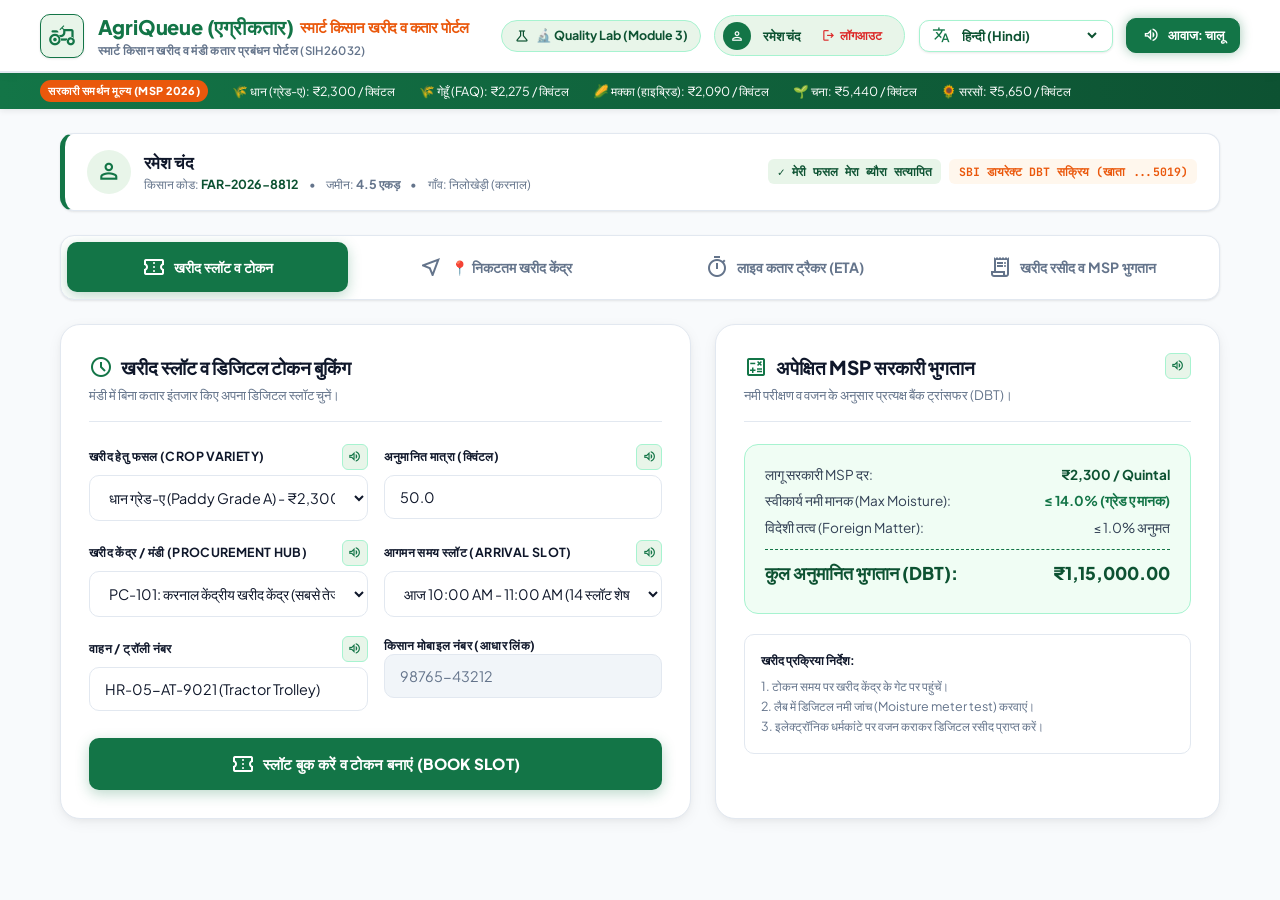
==== commit b9a13b99: "feat(module3): complete Quality Lab & Moisture Testing Dashboard (quality_inspector.html)" ====
--- a/public/index.html
+++ b/public/index.html
@@ -32,6 +32,12 @@
             </div>
 
             <div class="header-actions">
+                <!-- Module 3 Quality Lab Switcher -->
+                <a href="quality_inspector.html" style="text-decoration: none; display: flex; align-items: center; gap: 0.35rem; background: var(--color-primary-light); border: 1px solid var(--color-primary-border); padding: 0.35rem 0.75rem; border-radius: var(--radius-pill); font-size: 0.78rem; font-weight: 700; color: var(--color-primary-dark);" title="Open Module 3: Quality Lab & Moisture Testing Dashboard">
+                    <span class="material-symbols-outlined" style="font-size: 1rem;">science</span>
+                    <span>🔬 Quality Lab (Module 3)</span>
+                </a>
+
                 <!-- User Profile Session Badge & Logout -->
                 <div class="user-nav-profile">
                     <div class="user-avatar-circle">
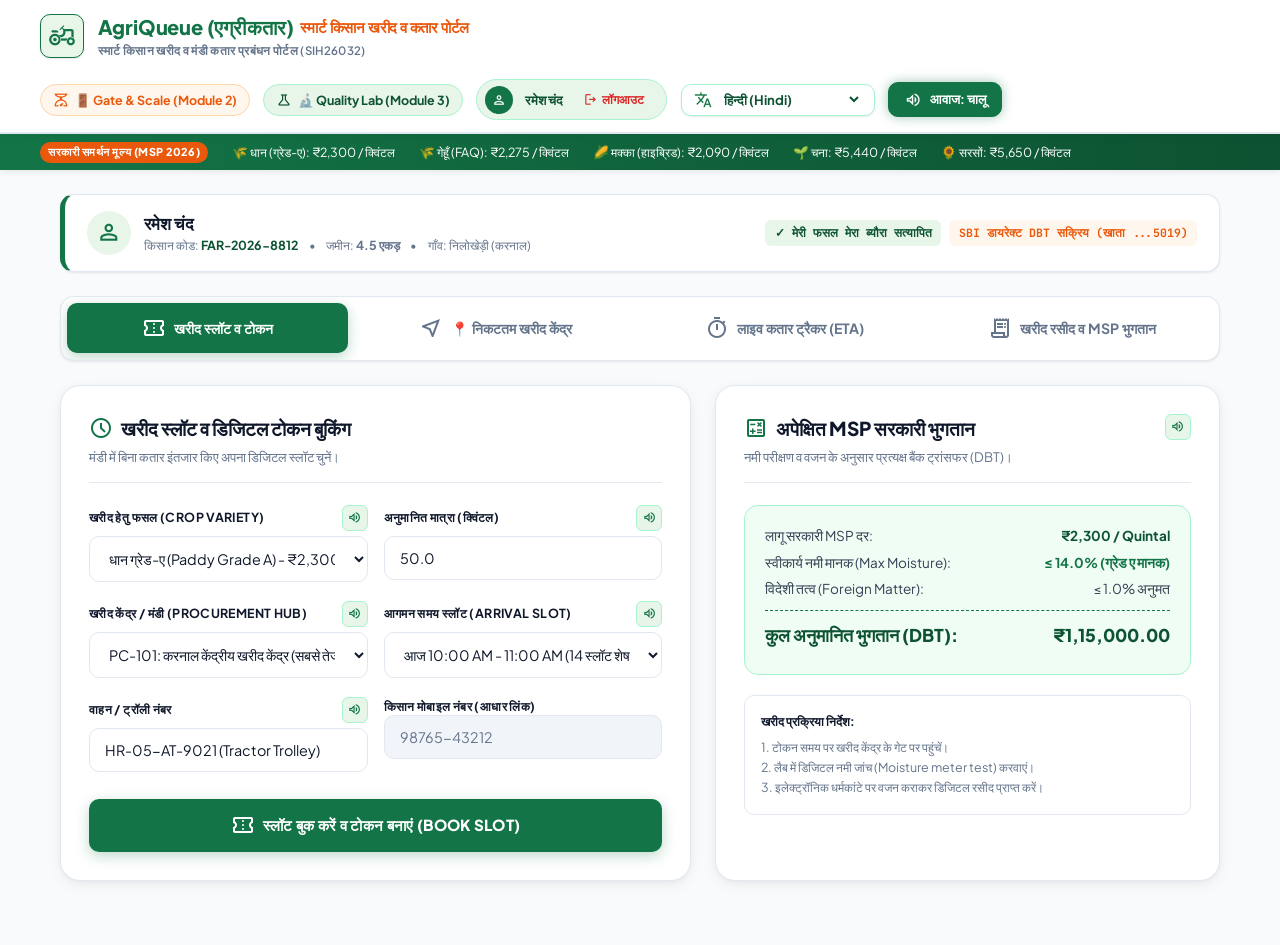
==== commit 824f26a1: "feat(module2): complete Gate Entry & Electronic Weighbridge Station (gate_operator.html, gate_app.js" ====
--- a/public/index.html
+++ b/public/index.html
@@ -32,6 +32,12 @@
             </div>
 
             <div class="header-actions">
+                <!-- Module 2 Gate & Weighbridge Switcher -->
+                <a href="gate_operator.html" style="text-decoration: none; display: flex; align-items: center; gap: 0.35rem; background: #fff7ed; border: 1px solid #fed7aa; padding: 0.35rem 0.75rem; border-radius: var(--radius-pill); font-size: 0.78rem; font-weight: 700; color: #ea580c;" title="Open Module 2: Gate Entry & Electronic Weighbridge">
+                    <span class="material-symbols-outlined" style="font-size: 1rem;">scale</span>
+                    <span>🚪 Gate & Scale (Module 2)</span>
+                </a>
+
                 <!-- Module 3 Quality Lab Switcher -->
                 <a href="quality_inspector.html" style="text-decoration: none; display: flex; align-items: center; gap: 0.35rem; background: var(--color-primary-light); border: 1px solid var(--color-primary-border); padding: 0.35rem 0.75rem; border-radius: var(--radius-pill); font-size: 0.78rem; font-weight: 700; color: var(--color-primary-dark);" title="Open Module 3: Quality Lab & Moisture Testing Dashboard">
                     <span class="material-symbols-outlined" style="font-size: 1rem;">science</span>
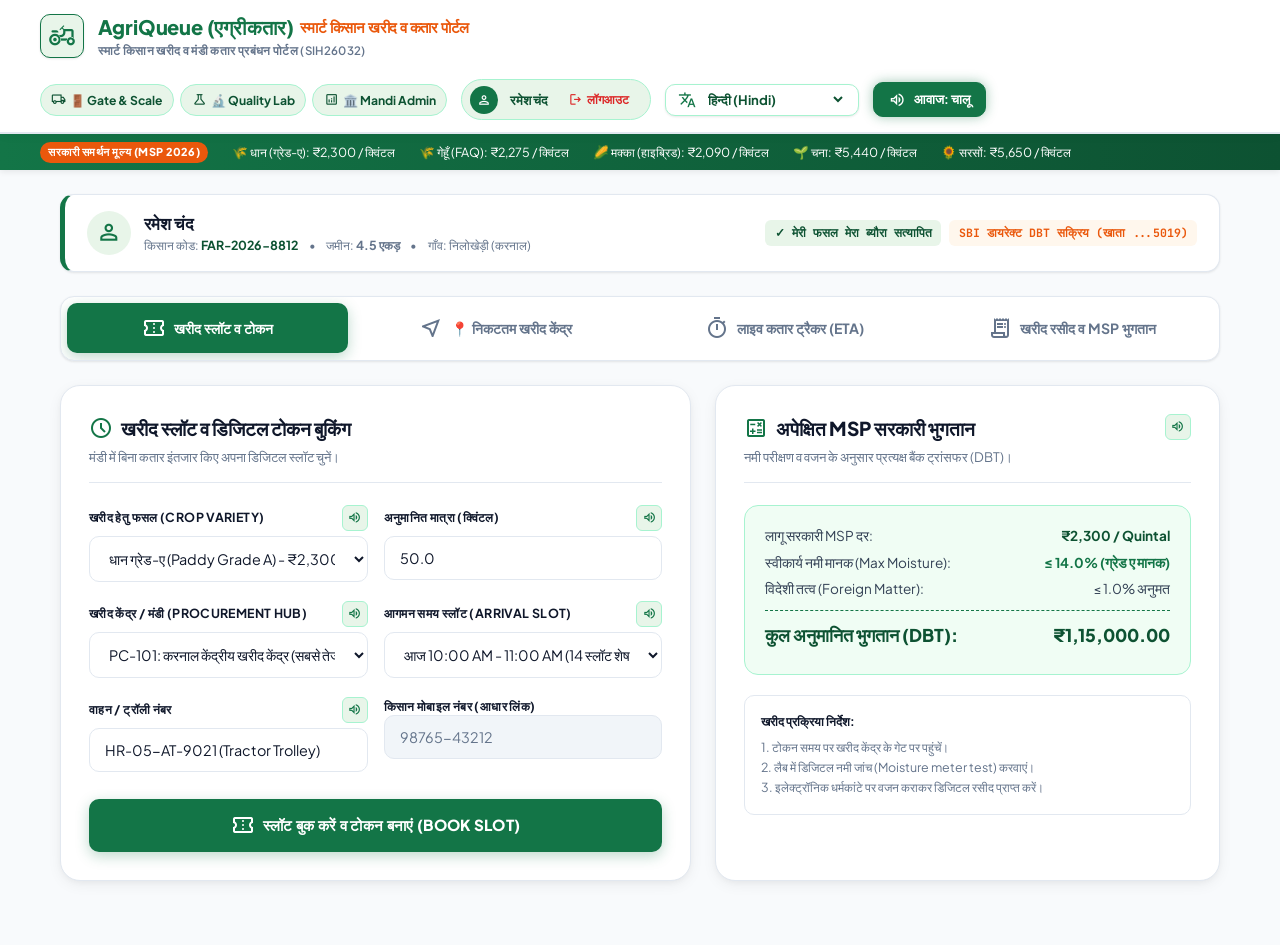
==== commit 131e28cf: "feat: add inter-portal navigation switchers and update platform documentation" ====
--- a/public/index.html
+++ b/public/index.html
@@ -32,17 +32,21 @@
             </div>
 
             <div class="header-actions">
-                <!-- Module 2 Gate & Weighbridge Switcher -->
-                <a href="gate_operator.html" style="text-decoration: none; display: flex; align-items: center; gap: 0.35rem; background: #fff7ed; border: 1px solid #fed7aa; padding: 0.35rem 0.75rem; border-radius: var(--radius-pill); font-size: 0.78rem; font-weight: 700; color: #ea580c;" title="Open Module 2: Gate Entry & Electronic Weighbridge">
-                    <span class="material-symbols-outlined" style="font-size: 1rem;">scale</span>
-                    <span>🚪 Gate & Scale (Module 2)</span>
-                </a>
-
-                <!-- Module 3 Quality Lab Switcher -->
-                <a href="quality_inspector.html" style="text-decoration: none; display: flex; align-items: center; gap: 0.35rem; background: var(--color-primary-light); border: 1px solid var(--color-primary-border); padding: 0.35rem 0.75rem; border-radius: var(--radius-pill); font-size: 0.78rem; font-weight: 700; color: var(--color-primary-dark);" title="Open Module 3: Quality Lab & Moisture Testing Dashboard">
-                    <span class="material-symbols-outlined" style="font-size: 1rem;">science</span>
-                    <span>🔬 Quality Lab (Module 3)</span>
-                </a>
+                <!-- Stakeholder Portal Switchers -->
+                <div style="display: flex; gap: 0.4rem; align-items: center; flex-wrap: wrap;">
+                    <a href="gate_operator.html" style="text-decoration: none; display: flex; align-items: center; gap: 0.25rem; background: var(--color-primary-light); border: 1px solid var(--color-primary-border); padding: 0.35rem 0.65rem; border-radius: var(--radius-pill); font-size: 0.76rem; font-weight: 700; color: var(--color-primary-dark);" title="Open Module 2: Gate & Weighbridge Operator">
+                        <span class="material-symbols-outlined" style="font-size: 0.95rem;">local_shipping</span>
+                        <span>🚪 Gate & Scale</span>
+                    </a>
+                    <a href="quality_inspector.html" style="text-decoration: none; display: flex; align-items: center; gap: 0.25rem; background: var(--color-primary-light); border: 1px solid var(--color-primary-border); padding: 0.35rem 0.65rem; border-radius: var(--radius-pill); font-size: 0.76rem; font-weight: 700; color: var(--color-primary-dark);" title="Open Module 3: Quality Lab & Moisture Testing">
+                        <span class="material-symbols-outlined" style="font-size: 0.95rem;">science</span>
+                        <span>🔬 Quality Lab</span>
+                    </a>
+                    <a href="admin_dashboard.html" style="text-decoration: none; display: flex; align-items: center; gap: 0.25rem; background: var(--color-primary-light); border: 1px solid var(--color-primary-border); padding: 0.35rem 0.65rem; border-radius: var(--radius-pill); font-size: 0.76rem; font-weight: 700; color: var(--color-primary-dark);" title="Open Module 4: Mandi Admin & Live Queue Analytics">
+                        <span class="material-symbols-outlined" style="font-size: 0.95rem;">analytics</span>
+                        <span>🏛️ Mandi Admin</span>
+                    </a>
+                </div>
 
                 <!-- User Profile Session Badge & Logout -->
                 <div class="user-nav-profile">
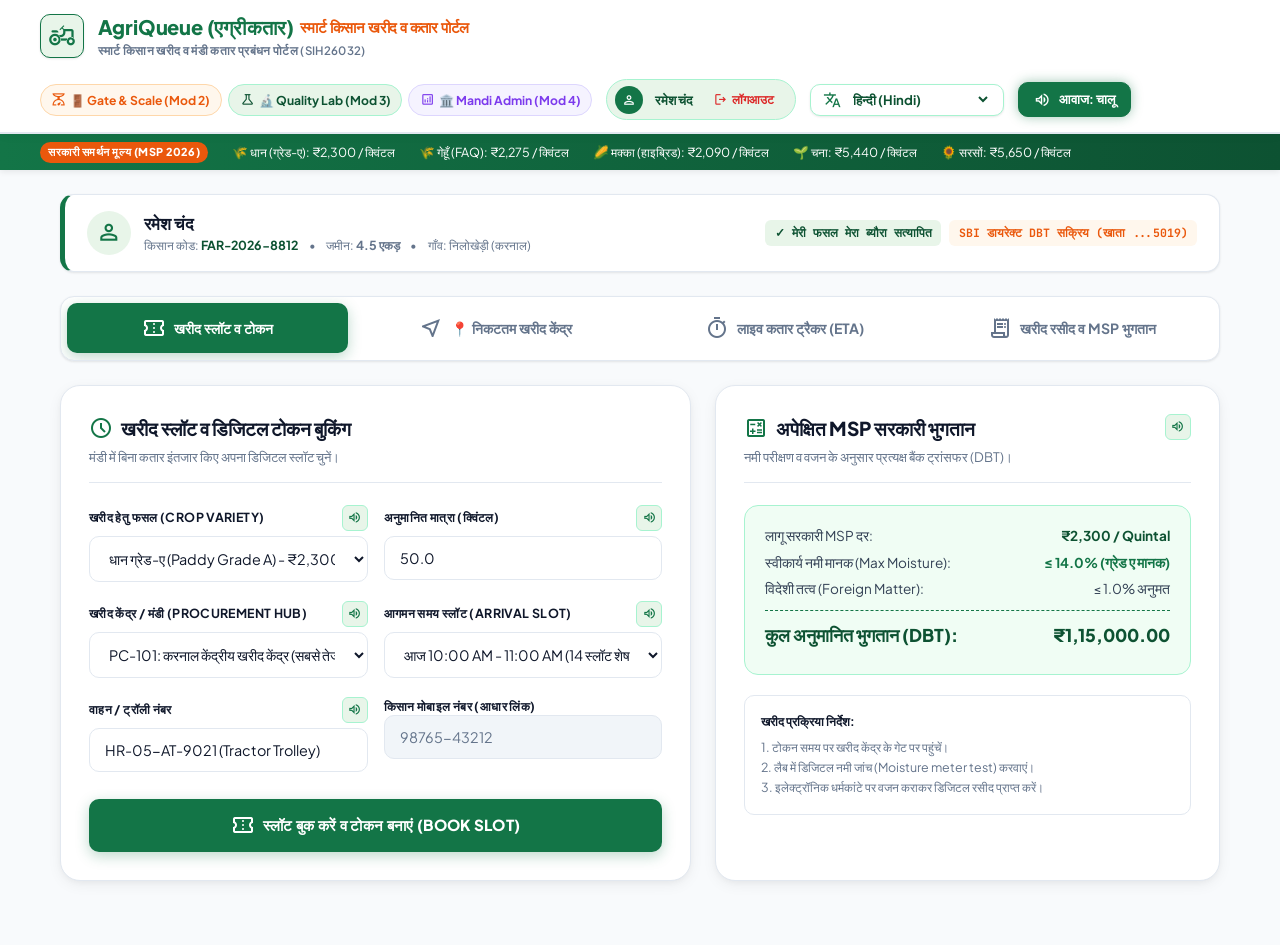
==== commit 6d2a21fb: "Merge remote branch 'feature/module2-gate-module4-admin' into main with unified multi-portal archite" ====
--- a/public/index.html
+++ b/public/index.html
@@ -34,17 +34,17 @@
             <div class="header-actions">
                 <!-- Stakeholder Portal Switchers -->
                 <div style="display: flex; gap: 0.4rem; align-items: center; flex-wrap: wrap;">
-                    <a href="gate_operator.html" style="text-decoration: none; display: flex; align-items: center; gap: 0.25rem; background: var(--color-primary-light); border: 1px solid var(--color-primary-border); padding: 0.35rem 0.65rem; border-radius: var(--radius-pill); font-size: 0.76rem; font-weight: 700; color: var(--color-primary-dark);" title="Open Module 2: Gate & Weighbridge Operator">
-                        <span class="material-symbols-outlined" style="font-size: 0.95rem;">local_shipping</span>
-                        <span>🚪 Gate & Scale</span>
+                    <a href="gate_operator.html" style="text-decoration: none; display: flex; align-items: center; gap: 0.25rem; background: #fff7ed; border: 1px solid #fed7aa; padding: 0.35rem 0.65rem; border-radius: var(--radius-pill); font-size: 0.76rem; font-weight: 700; color: #ea580c;" title="Open Module 2: Gate Entry & Electronic Weighbridge">
+                        <span class="material-symbols-outlined" style="font-size: 0.95rem;">scale</span>
+                        <span>🚪 Gate & Scale (Mod 2)</span>
                     </a>
                     <a href="quality_inspector.html" style="text-decoration: none; display: flex; align-items: center; gap: 0.25rem; background: var(--color-primary-light); border: 1px solid var(--color-primary-border); padding: 0.35rem 0.65rem; border-radius: var(--radius-pill); font-size: 0.76rem; font-weight: 700; color: var(--color-primary-dark);" title="Open Module 3: Quality Lab & Moisture Testing">
                         <span class="material-symbols-outlined" style="font-size: 0.95rem;">science</span>
-                        <span>🔬 Quality Lab</span>
+                        <span>🔬 Quality Lab (Mod 3)</span>
                     </a>
-                    <a href="admin_dashboard.html" style="text-decoration: none; display: flex; align-items: center; gap: 0.25rem; background: var(--color-primary-light); border: 1px solid var(--color-primary-border); padding: 0.35rem 0.65rem; border-radius: var(--radius-pill); font-size: 0.76rem; font-weight: 700; color: var(--color-primary-dark);" title="Open Module 4: Mandi Admin & Live Queue Analytics">
+                    <a href="admin_dashboard.html" style="text-decoration: none; display: flex; align-items: center; gap: 0.25rem; background: #f5f3ff; border: 1px solid #ddd6fe; padding: 0.35rem 0.65rem; border-radius: var(--radius-pill); font-size: 0.76rem; font-weight: 700; color: #7c3aed;" title="Open Module 4: Mandi Admin & Live Queue Analytics">
                         <span class="material-symbols-outlined" style="font-size: 0.95rem;">analytics</span>
-                        <span>🏛️ Mandi Admin</span>
+                        <span>🏛️ Mandi Admin (Mod 4)</span>
                     </a>
                 </div>
 
